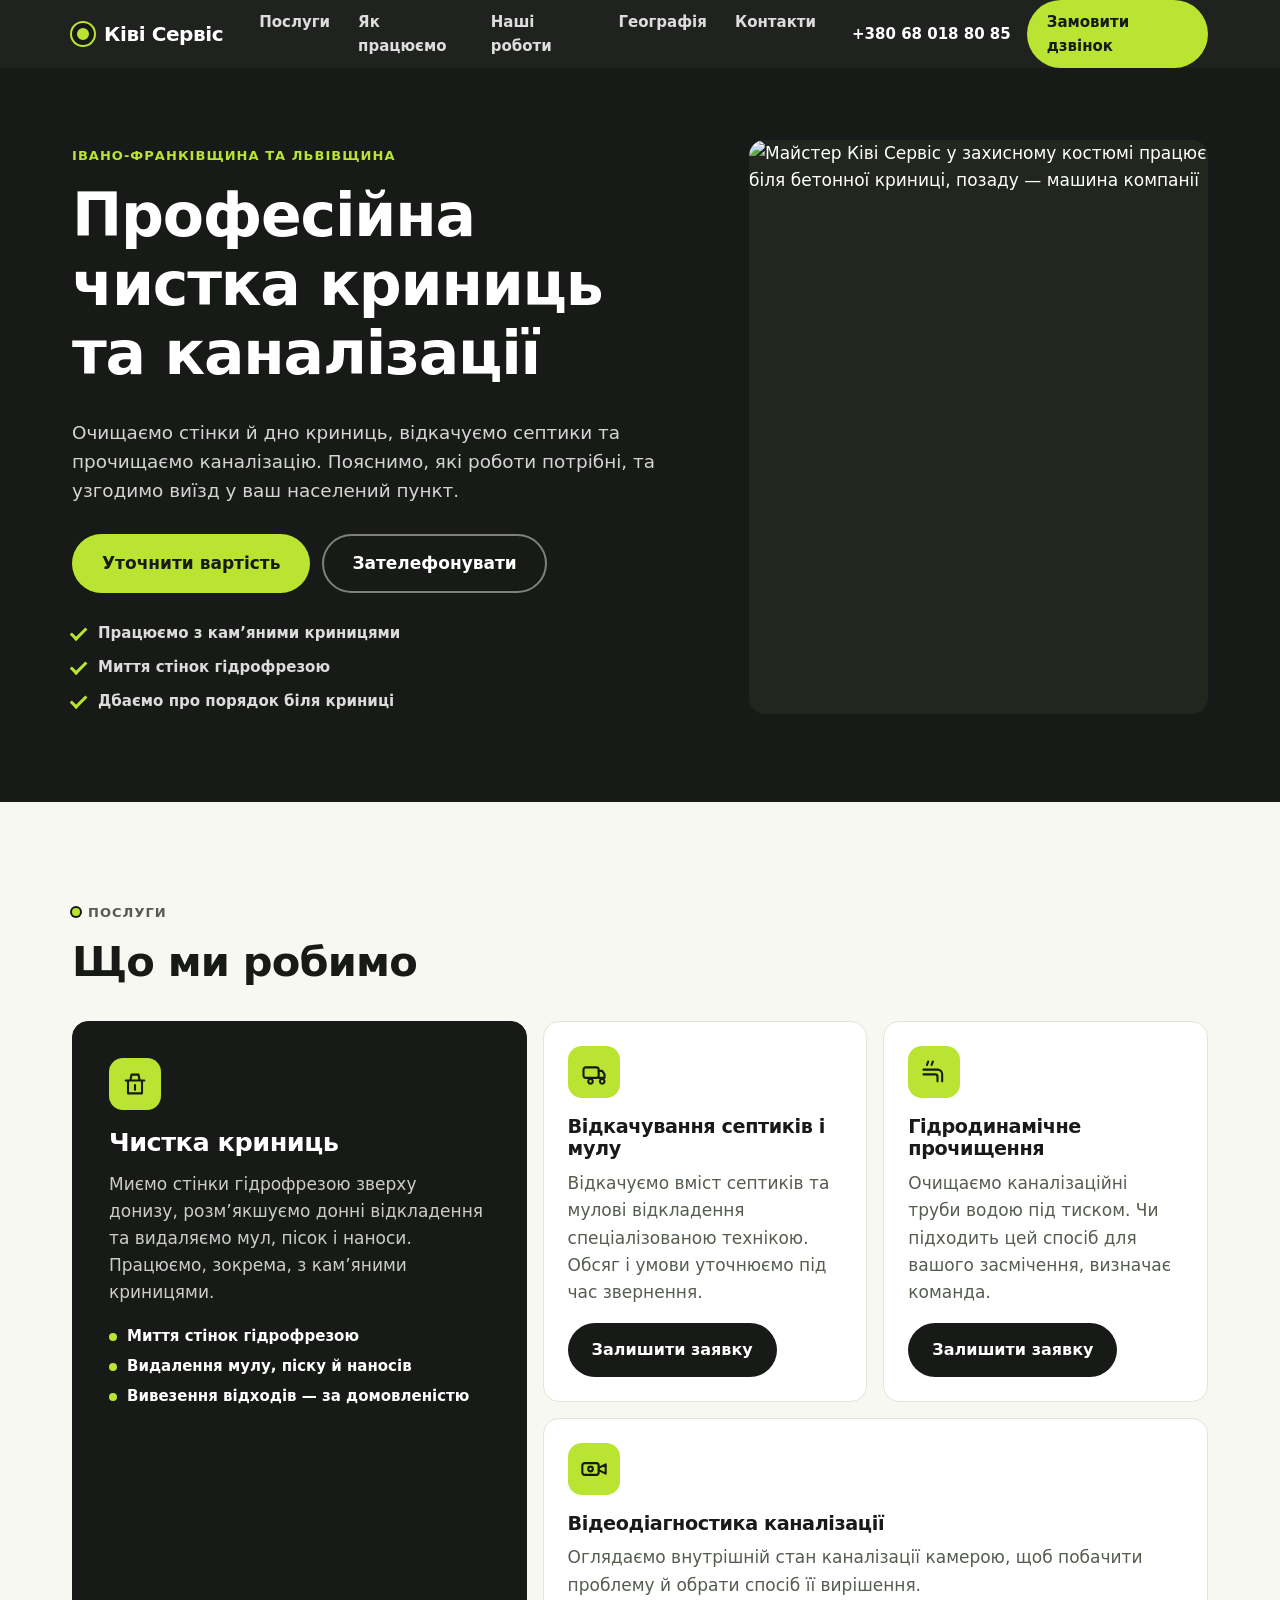
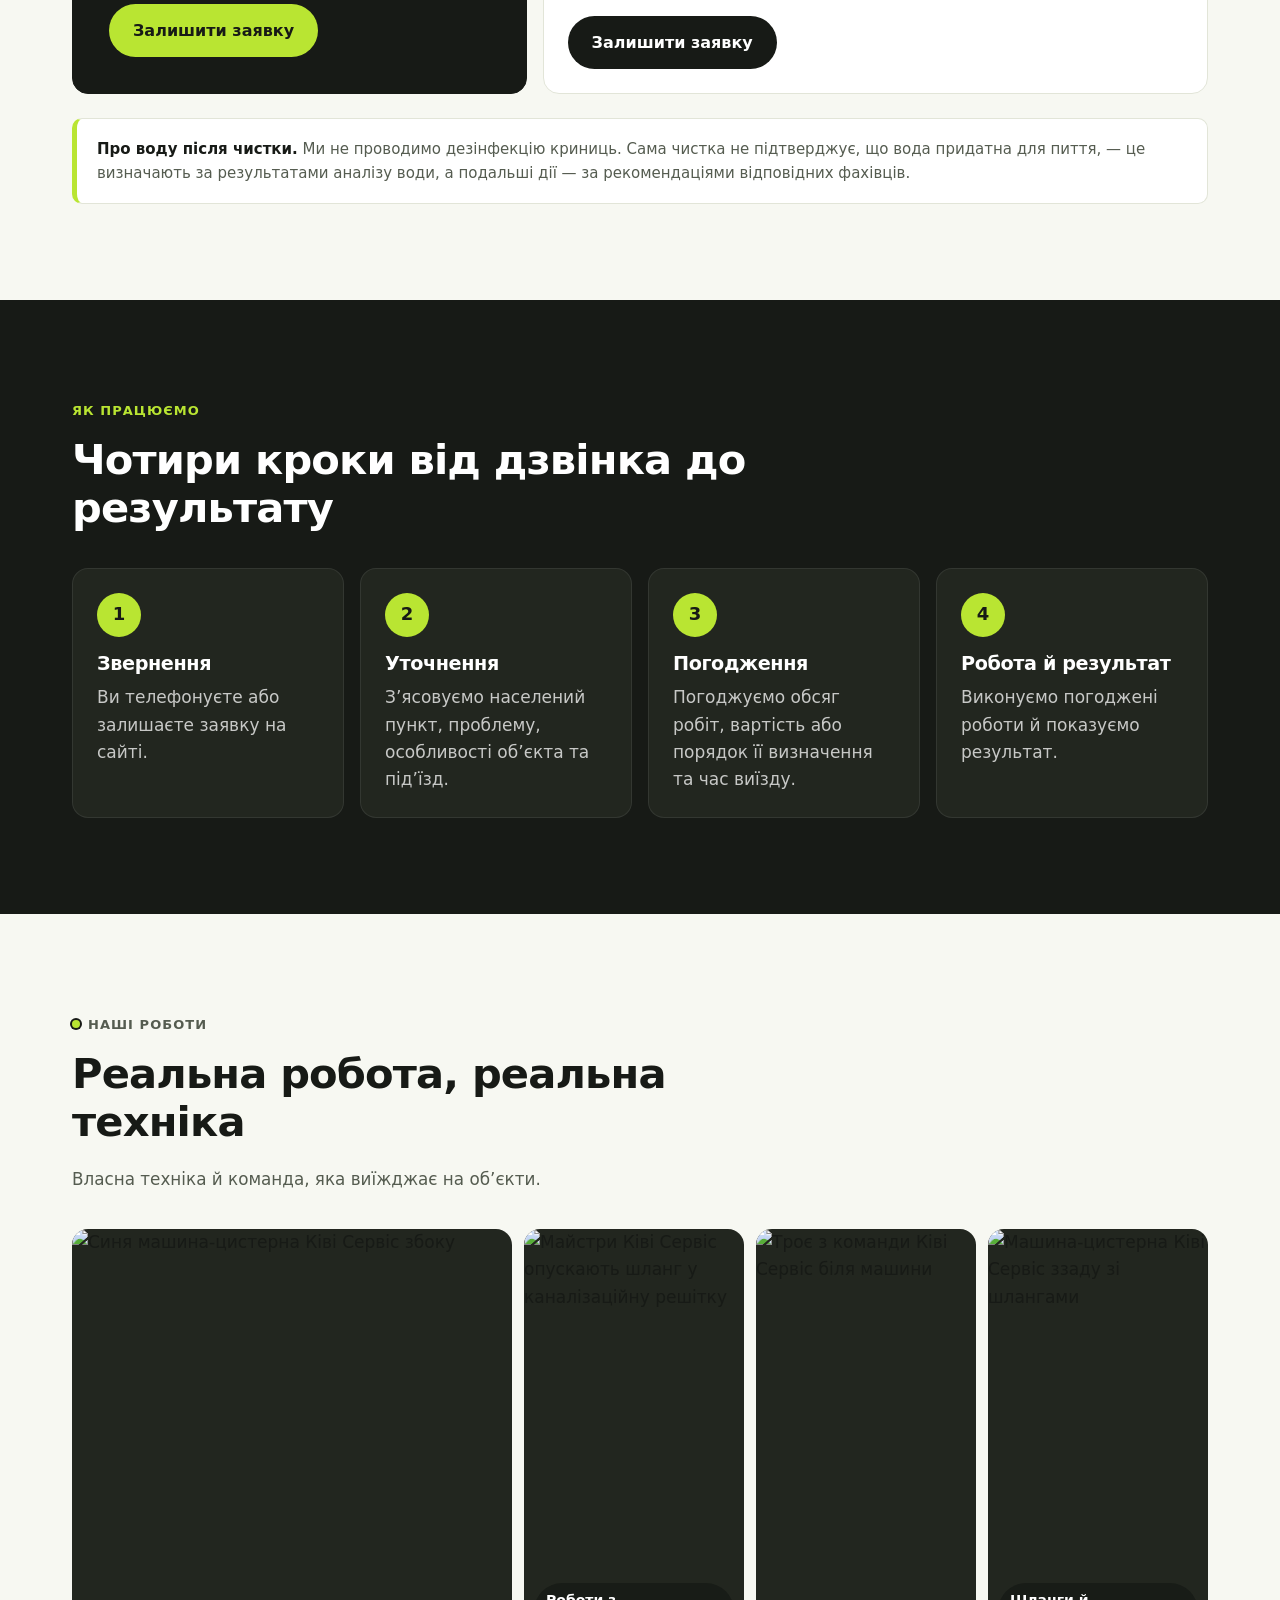
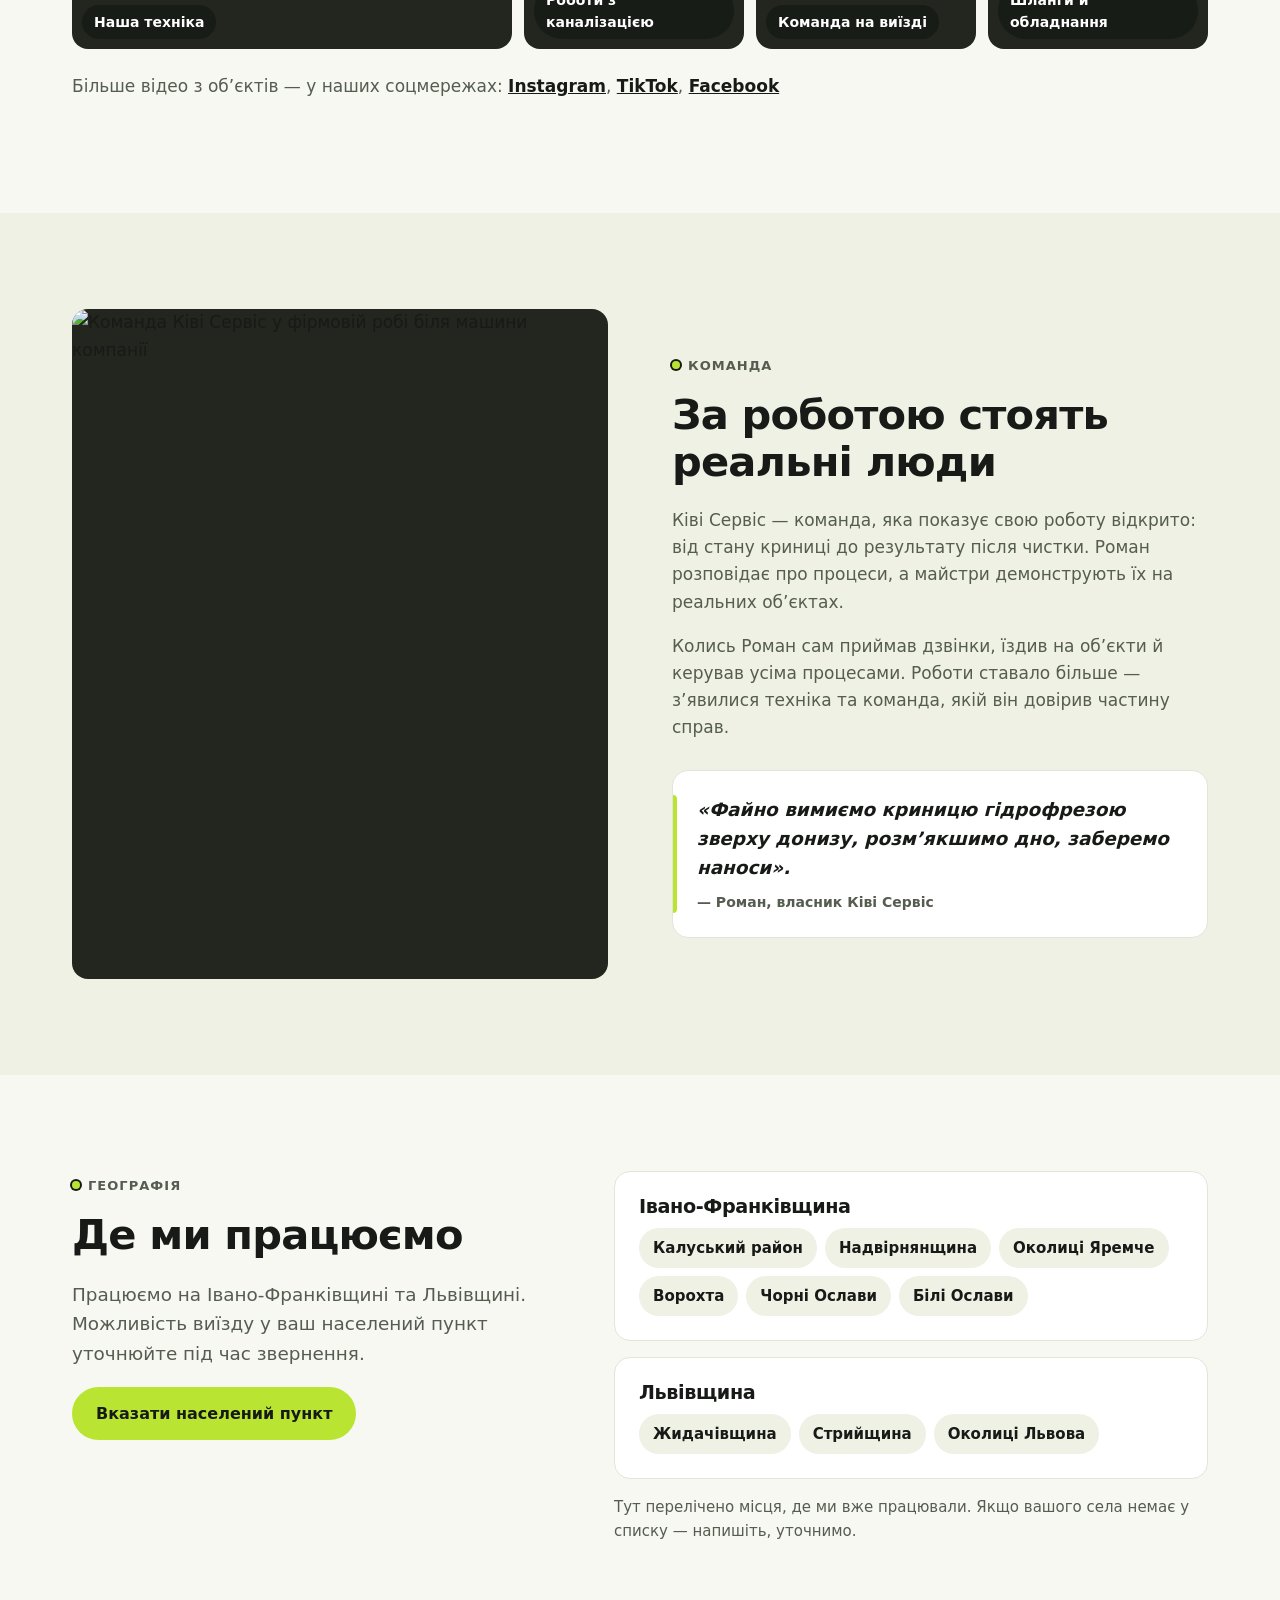
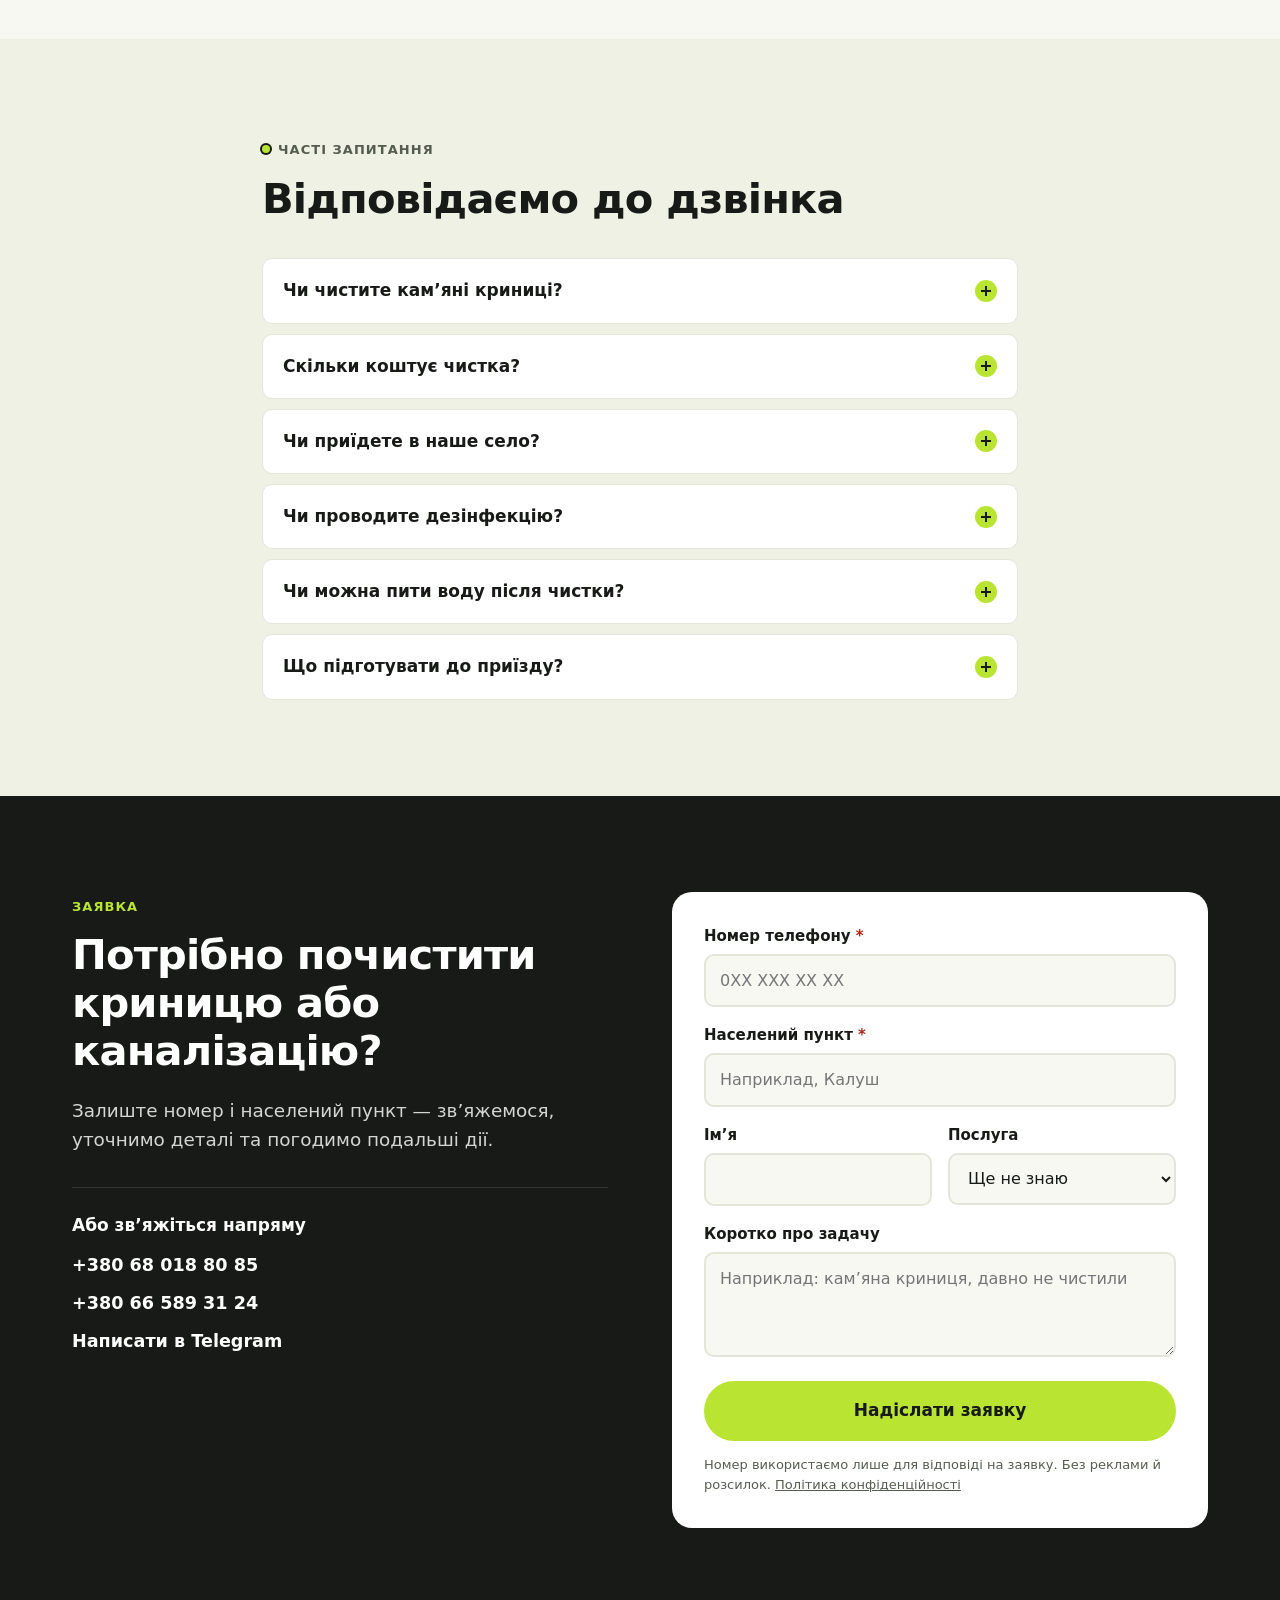
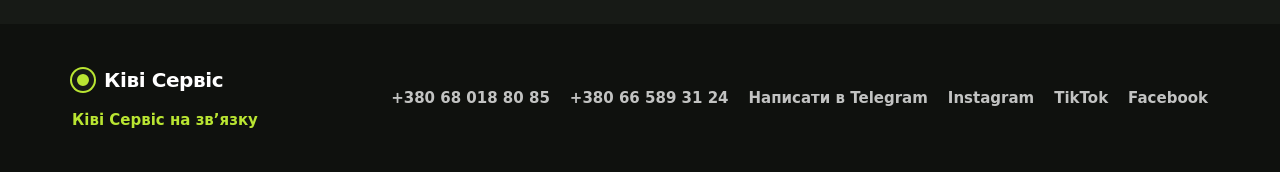
==== index.html @ 4f2ff83b "Add files via upload" ====
<!doctype html>
<html lang="uk">
<head>
  <meta charset="utf-8">
  <meta name="viewport" content="width=device-width, initial-scale=1">
  <title>Ківі Сервіс — чистка криниць, септиків і каналізації</title>
  <meta name="description" content="Професійна чистка криниць, відкачування септиків, гідродинамічне прочищення та відеодіагностика каналізації. Івано-Франківщина та Львівщина.">
  <meta property="og:type" content="website">
  <meta property="og:locale" content="uk_UA">
  <meta property="og:title" content="Ківі Сервіс — чистка криниць і каналізації">
  <meta property="og:description" content="Очищаємо стінки й дно криниць, відкачуємо септики та прочищаємо каналізацію.">
  <meta name="theme-color" content="#171A16">
  <link rel="stylesheet" href="styles.css">
  <script src="config.js" defer></script>
  <script src="main.js" defer></script>
</head>
<body>
  <a class="skip-link" href="#main">Перейти до змісту</a>

  <div class="proto-banner" data-proto>
    Прототип. Політика конфіденційності й реквізити — до надання власником.
  </div>

  <header class="header" id="top">
    <div class="container header__inner">
      <a class="logo" href="#top" aria-label="Ківі Сервіс — на початок сторінки">
        <span class="logo__dot" aria-hidden="true"></span>Ківі Сервіс
      </a>

      <nav class="nav" id="nav" aria-label="Основна навігація">
        <ul class="nav__list">
          <li><a href="#posluhy">Послуги</a></li>
          <li><a href="#yak-pratsiuiemo">Як працюємо</a></li>
          <li><a href="#roboty">Наші роботи</a></li>
          <li data-reviews-link hidden><a href="#vidhuky">Відгуки</a></li>
          <li><a href="#heohrafiia">Географія</a></li>
          <li><a href="#kontakty">Контакти</a></li>
        </ul>
        <div class="nav__mobile-cta">
          <a class="btn btn--primary btn--block" href="#zaiavka">Залишити заявку</a>
        </div>
      </nav>

      <div class="header__actions">
        <a class="header__phone" data-phone-link href="#kontakty">
          <span data-phone-text>Телефон — незабаром</span>
        </a>
        <a class="btn btn--primary btn--sm header__cta" href="#zaiavka">Замовити дзвінок</a>
        <button class="burger" type="button" aria-expanded="false" aria-controls="nav" aria-label="Відкрити меню">
          <span></span><span></span><span></span>
        </button>
      </div>
    </div>
  </header>

  <main id="main">
    <!-- Перший екран -->
    <section class="hero">
      <div class="container hero__inner">
        <div class="hero__text">
          <p class="eyebrow">Івано-Франківщина та Львівщина</p>
          <h1>Професійна чистка криниць та&nbsp;каналізації</h1>
          <p class="lead">Очищаємо стінки й дно криниць, відкачуємо септики та прочищаємо каналізацію. Пояснимо, які роботи потрібні, та узгодимо виїзд у ваш населений пункт.</p>
          <div class="hero__buttons">
            <a class="btn btn--primary btn--lg" href="#zaiavka">Уточнити вартість</a>
            <a class="btn btn--ghost-light btn--lg" data-phone-link href="#kontakty">Зателефонувати</a>
          </div>
          <ul class="hero__points">
            <li>Працюємо з кам’яними криницями</li>
            <li>Миття стінок гідрофрезою</li>
            <li>Дбаємо про порядок біля криниці</li>
          </ul>
        </div>
        <figure class="hero__media">
          <img class="photo" src="images/hero-900.jpg" srcset="images/hero-900.jpg 506w, images/hero-1600.jpg 900w" sizes="(min-width: 900px) 40vw, 100vw" width="900" height="1600" fetchpriority="high" alt="Майстер Ківі Сервіс у захисному костюмі працює біля бетонної криниці, позаду — машина компанії">
        </figure>
      </div>
    </section>

    <!-- Послуги -->
    <section class="section" id="posluhy" aria-labelledby="posluhy-title">
      <div class="container">
        <div class="section__head">
          <p class="eyebrow eyebrow--dark">Послуги</p>
          <h2 id="posluhy-title">Що ми робимо</h2>
        </div>

        <div class="services">
          <article class="service service--main">
            <div class="service__icon" aria-hidden="true">
              <svg viewBox="0 0 24 24"><path d="M4 9h16M6 9v11h12V9M9 4h6l1 5H8l1-5Z"/><path d="M12 13v4"/></svg>
            </div>
            <h3>Чистка криниць</h3>
            <p>Миємо стінки гідрофрезою зверху донизу, розм’якшуємо донні відкладення та видаляємо мул, пісок і наноси. Працюємо, зокрема, з кам’яними криницями.</p>
            <ul class="service__list">
              <li>Миття стінок гідрофрезою</li>
              <li>Видалення мулу, піску й наносів</li>
              <li>Вивезення відходів — за домовленістю</li>
            </ul>
            <button class="btn btn--dark service__btn" type="button" data-service="Чистка криниці">Залишити заявку</button>
          </article>

          <article class="service">
            <div class="service__icon" aria-hidden="true">
              <svg viewBox="0 0 24 24"><rect x="3" y="8" width="13" height="9" rx="2"/><path d="M16 11h3l2 3v3h-5M7 20a2 2 0 1 0 0-.01M17 20a2 2 0 1 0 0-.01"/></svg>
            </div>
            <h3>Відкачування септиків і мулу</h3>
            <p>Відкачуємо вміст септиків та мулові відкладення спеціалізованою технікою. Обсяг і умови уточнюємо під час звернення.</p>
            <button class="btn btn--dark service__btn" type="button" data-service="Відкачування септика">Залишити заявку</button>
          </article>

          <article class="service">
            <div class="service__icon" aria-hidden="true">
              <svg viewBox="0 0 24 24"><path d="M3 10h12a4 4 0 0 1 4 4v6M3 14h10a2 2 0 0 1 2 2v4"/><path d="M6 6c0-1 1-2 1-3M10 6c0-1 1-2 1-3"/></svg>
            </div>
            <h3>Гідродинамічне прочищення</h3>
            <p>Очищаємо каналізаційні труби водою під тиском. Чи підходить цей спосіб для вашого засмічення, визначає команда.</p>
            <button class="btn btn--dark service__btn" type="button" data-service="Прочищення каналізації">Залишити заявку</button>
          </article>

          <article class="service">
            <div class="service__icon" aria-hidden="true">
              <svg viewBox="0 0 24 24"><rect x="2" y="7" width="14" height="10" rx="2"/><path d="m16 11 6-3v8l-6-3"/><circle cx="9" cy="12" r="2"/></svg>
            </div>
            <h3>Відеодіагностика каналізації</h3>
            <p>Оглядаємо внутрішній стан каналізації камерою, щоб побачити проблему й обрати спосіб її вирішення.</p>
            <button class="btn btn--dark service__btn" type="button" data-service="Відеодіагностика">Залишити заявку</button>
          </article>
        </div>

        <aside class="notice" aria-label="Важливо про якість води">
          <strong>Про воду після чистки.</strong>
          Ми не проводимо дезінфекцію криниць. Сама чистка не підтверджує, що вода придатна для пиття, — це визначають за результатами аналізу води, а подальші дії — за рекомендаціями відповідних фахівців.
        </aside>
      </div>
    </section>

    <!-- Як працюємо -->
    <section class="section section--dark" id="yak-pratsiuiemo" aria-labelledby="process-title">
      <div class="container">
        <div class="section__head">
          <p class="eyebrow">Як працюємо</p>
          <h2 id="process-title">Чотири кроки від дзвінка до результату</h2>
        </div>
        <ol class="steps">
          <li class="step">
            <span class="step__num" aria-hidden="true">1</span>
            <h3>Звернення</h3>
            <p>Ви телефонуєте або залишаєте заявку на сайті.</p>
          </li>
          <li class="step">
            <span class="step__num" aria-hidden="true">2</span>
            <h3>Уточнення</h3>
            <p>З’ясовуємо населений пункт, проблему, особливості об’єкта та під’їзд.</p>
          </li>
          <li class="step">
            <span class="step__num" aria-hidden="true">3</span>
            <h3>Погодження</h3>
            <p>Погоджуємо обсяг робіт, вартість або порядок її визначення та час виїзду.</p>
          </li>
          <li class="step">
            <span class="step__num" aria-hidden="true">4</span>
            <h3>Робота й результат</h3>
            <p>Виконуємо погоджені роботи й показуємо результат.</p>
          </li>
        </ol>
      </div>
    </section>

    <!-- Наші роботи -->
    <section class="section" id="roboty" aria-labelledby="roboty-title">
      <div class="container">
        <div class="section__head">
          <p class="eyebrow eyebrow--dark">Наші роботи</p>
          <h2 id="roboty-title">Реальна робота, реальна техніка</h2>
          <p class="section__sub">Власна техніка й команда, яка виїжджає на об’єкти.</p>
        </div>

        <div class="gallery">
          <figure class="gallery__item gallery__item--wide">
            <img src="images/truck-side-800.jpg" srcset="images/truck-side-800.jpg 600w, images/truck-side-1280.jpg 960w" sizes="(min-width: 900px) 50vw, 100vw" width="960" height="1280" loading="lazy" alt="Синя машина-цистерна Ківі Сервіс збоку">
            <figcaption>Наша техніка</figcaption>
          </figure>
          <figure class="gallery__item">
            <img src="images/work-sewer-900.jpg" srcset="images/work-sewer-900.jpg 506w, images/work-sewer-1600.jpg 900w" sizes="(min-width: 900px) 25vw, 50vw" width="900" height="1600" loading="lazy" alt="Майстри Ківі Сервіс опускають шланг у каналізаційну решітку">
            <figcaption>Роботи з каналізацією</figcaption>
          </figure>
          <figure class="gallery__item">
            <img src="images/crew-900.jpg" srcset="images/crew-900.jpg 506w, images/crew-1600.jpg 900w" sizes="(min-width: 900px) 25vw, 50vw" width="900" height="1600" loading="lazy" alt="Троє з команди Ківі Сервіс біля машини">
            <figcaption>Команда на виїзді</figcaption>
          </figure>
          <figure class="gallery__item">
            <img src="images/truck-rear-900.jpg" srcset="images/truck-rear-900.jpg 506w, images/truck-rear-1600.jpg 900w" sizes="(min-width: 900px) 25vw, 50vw" width="900" height="1600" loading="lazy" alt="Машина-цистерна Ківі Сервіс ззаду зі шлангами">
            <figcaption>Шланги й обладнання</figcaption>
          </figure>
        </div>
        <!-- Кейси «до / після» додати сюди, коли будуть перевірені пари фото. Шаблон — у README. -->
        <p class="social-more" data-socials-wrap hidden>Більше відео з об’єктів — у наших соцмережах: <span data-socials></span></p>
      </div>
    </section>

    <!-- Команда -->
    <section class="section section--tint" id="komanda" aria-labelledby="komanda-title">
      <div class="container team">
        <div class="team__media">
          <img class="photo" src="images/team-900.jpg" srcset="images/team-900.jpg 506w, images/team-1600.jpg 900w" sizes="(min-width: 900px) 45vw, 100vw" width="900" height="1600" loading="lazy" alt="Команда Ківі Сервіс у фірмовій робі біля машини компанії">

        </div>
        <div class="team__text">
          <p class="eyebrow eyebrow--dark">Команда</p>
          <h2 id="komanda-title">За роботою стоять реальні люди</h2>
          <p>Ківі Сервіс — команда, яка показує свою роботу відкрито: від стану криниці до результату після чистки. Роман розповідає про процеси, а майстри демонструють їх на реальних об’єктах.</p>
          <p>Колись Роман сам приймав дзвінки, їздив на об’єкти й керував усіма процесами. Роботи ставало більше — з’явилися техніка та команда, якій він довірив частину справ.</p>
          <blockquote class="quote">
            <p>«Файно вимиємо криницю гідрофрезою зверху донизу, розм’якшимо дно, заберемо наноси».</p>
            <footer>— Роман, власник Ківі Сервіс</footer>
          </blockquote>
        </div>
      </div>
    </section>

    <!-- Відгуки: прихована, доки немає підтверджених матеріалів з дозволом -->
    <section class="section" id="vidhuky" aria-labelledby="vidhuky-title" hidden data-reviews>
      <div class="container">
        <div class="section__head">
          <p class="eyebrow eyebrow--dark">Відгуки</p>
          <h2 id="vidhuky-title">Що кажуть клієнти</h2>
        </div>
        <div class="reviews" data-reviews-list></div>
      </div>
    </section>

    <!-- Географія -->
    <section class="section" id="heohrafiia" aria-labelledby="geo-title">
      <div class="container geo">
        <div>
          <p class="eyebrow eyebrow--dark">Географія</p>
          <h2 id="geo-title">Де ми працюємо</h2>
          <p class="lead lead--dark">Працюємо на Івано-Франківщині та Львівщині. Можливість виїзду у ваш населений пункт уточнюйте під час звернення.</p>
          <a class="btn btn--primary" href="#zaiavka" data-focus-city>Вказати населений пункт</a>
        </div>
        <div class="geo__regions">
          <div class="region">
            <h3>Івано-Франківщина</h3>
            <ul class="chips">
              <li>Калуський район</li>
              <li>Надвірнянщина</li>
              <li>Околиці Яремче</li>
              <li>Ворохта</li>
              <li>Чорні Ослави</li>
              <li>Білі Ослави</li>
            </ul>
          </div>
          <div class="region">
            <h3>Львівщина</h3>
            <ul class="chips">
              <li>Жидачівщина</li>
              <li>Стрийщина</li>
              <li>Околиці Львова</li>
            </ul>
          </div>
          <p class="geo__note">Тут перелічено місця, де ми вже працювали. Якщо вашого села немає у списку — напишіть, уточнимо.</p>
        </div>
      </div>
    </section>

    <!-- FAQ -->
    <section class="section section--tint" id="pytannia" aria-labelledby="faq-title">
      <div class="container container--narrow">
        <div class="section__head">
          <p class="eyebrow eyebrow--dark">Часті запитання</p>
          <h2 id="faq-title">Відповідаємо до дзвінка</h2>
        </div>
        <div class="faq">
          <details>
            <summary>Чи чистите кам’яні криниці?</summary>
            <p>Так, команда працює з кам’яними криницями. Особливості конкретного об’єкта уточнюємо перед виїздом.</p>
          </details>
          <details>
            <summary>Скільки коштує чистка?</summary>
            <p>Вартість і склад робіт узгоджуємо індивідуально. Для оцінки повідомте населений пункт та особливості об’єкта.</p>
          </details>
          <details>
            <summary>Чи приїдете в наше село?</summary>
            <p>Повідомте населений пункт — уточнимо можливість та умови виїзду.</p>
          </details>
          <details>
            <summary>Чи проводите дезінфекцію?</summary>
            <p>Ні. Спочатку потрібен аналіз води, а подальші дії визначають за рекомендаціями фахівців.</p>
          </details>
          <details>
            <summary>Чи можна пити воду після чистки?</summary>
            <p>Сам факт чистки не підтверджує питну якість води. Це визначають за результатами аналізу.</p>
          </details>
          <details>
            <summary>Що підготувати до приїзду?</summary>
            <p>Під час погодження виїзду команда пояснить, що потрібно саме для вашого об’єкта.</p>
          </details>
        </div>
      </div>
    </section>

    <!-- Заявка -->
    <section class="section section--dark" id="zaiavka" aria-labelledby="zaiavka-title">
      <div class="container lead-block">
        <div class="lead-block__text">
          <p class="eyebrow">Заявка</p>
          <h2 id="zaiavka-title">Потрібно почистити криницю або каналізацію?</h2>
          <p class="lead">Залиште номер і населений пункт — зв’яжемося, уточнимо деталі та погодимо подальші дії.</p>
          <div class="lead-block__alt" id="kontakty">
            <p class="lead-block__alt-title">Або зв’яжіться напряму</p>
            <ul class="contacts" data-contacts>
              <li class="contacts__empty">Телефон і месенджери буде додано після підтвердження.</li>
            </ul>
          </div>
        </div>

        <form class="form" id="lead-form" novalidate>
          <div class="field">
            <label for="f-phone">Номер телефону <span class="req" aria-hidden="true">*</span></label>
            <input id="f-phone" name="phone" type="tel" inputmode="tel" autocomplete="tel" placeholder="0XX XXX XX XX" required aria-describedby="f-phone-err">
            <p class="field__err" id="f-phone-err" aria-live="polite"></p>
          </div>
          <div class="field">
            <label for="f-city">Населений пункт <span class="req" aria-hidden="true">*</span></label>
            <input id="f-city" name="city" type="text" autocomplete="address-level2" maxlength="100" placeholder="Наприклад, Калуш" required aria-describedby="f-city-err">
            <p class="field__err" id="f-city-err" aria-live="polite"></p>
          </div>
          <div class="field-row">
            <div class="field">
              <label for="f-name">Ім’я</label>
              <input id="f-name" name="name" type="text" autocomplete="given-name" maxlength="80">
            </div>
            <div class="field">
              <label for="f-service">Послуга</label>
              <select id="f-service" name="service">
                <option value="">Ще не знаю</option>
                <option>Чистка криниці</option>
                <option>Відкачування септика</option>
                <option>Прочищення каналізації</option>
                <option>Відеодіагностика</option>
              </select>
            </div>
          </div>
          <div class="field">
            <label for="f-comment">Коротко про задачу</label>
            <textarea id="f-comment" name="comment" rows="3" maxlength="1000" placeholder="Наприклад: кам’яна криниця, давно не чистили"></textarea>
          </div>
          <!-- Пастка для ботів: людина цього поля не бачить -->
          <div class="hp" aria-hidden="true">
            <label for="f-website">Не заповнюйте</label>
            <input id="f-website" name="website" type="text" tabindex="-1" autocomplete="off">
          </div>

          <button class="btn btn--primary btn--lg btn--block" type="submit">Надіслати заявку</button>
          <p class="form__privacy">Номер використаємо лише для відповіді на заявку. Без реклами й розсилок. <a href="#" data-privacy-link>Політика конфіденційності</a></p>
          <div class="form__status" role="status" aria-live="polite" hidden></div>
        </form>
      </div>
    </section>
  </main>

  <footer class="footer">
    <div class="container footer__inner">
      <div>
        <a class="logo logo--light" href="#top"><span class="logo__dot" aria-hidden="true"></span>Ківі Сервіс</a>
        <p class="footer__slogan">Ківі Сервіс на зв’язку</p>
      </div>
      <ul class="footer__links" data-footer-contacts></ul>
      <p class="footer__legal" data-legal></p>
    </div>
  </footer>

  <div class="mobile-bar" aria-label="Швидкий зв’язок">
    <a class="btn btn--ghost-light" data-phone-link href="#kontakty">Подзвонити</a>
    <a class="btn btn--primary" href="#zaiavka">Залишити заявку</a>
  </div>
</body>
</html>
---- styles.css ----
/* Ківі Сервіс — стилі. Палітра запропонована, не затверджена брендом. */

/* Manrope: покладіть файл у public/fonts/ і розкоментуйте (див. README). Без нього — системний шрифт.
@font-face {
  font-family: "Manrope";
  src: url("fonts/Manrope-Variable.woff2") format("woff2");
  font-weight: 400 800;
  font-display: swap;
}
*/

:root {
  --lime: #B9E532;
  --lime-hover: #A8D622;
  --ink: #171A16;
  --ink-2: #22261F;
  --bg: #F7F8F2;
  --card: #FFFFFF;
  --muted: #555C50;
  --line: #E2E5D8;
  --tint: #EEF1E4;
  --error: #B42318;
  --radius: 16px;
  --radius-sm: 10px;
  --header-h: 68px;
  --font: "Manrope", system-ui, -apple-system, "Segoe UI", Roboto, Arial, sans-serif;
}

*, *::before, *::after { box-sizing: border-box; }
html { scroll-behavior: smooth; scroll-padding-top: calc(var(--header-h) + 12px); -webkit-text-size-adjust: 100%; }
body {
  margin: 0;
  font-family: var(--font);
  font-size: 17px;
  line-height: 1.6;
  color: var(--ink);
  background: var(--bg);
  overflow-x: hidden;
}
img { max-width: 100%; height: auto; display: block; }
h1, h2, h3 { line-height: 1.15; margin: 0 0 .5em; letter-spacing: -0.02em; }
h1 { font-size: clamp(2.1rem, 6vw, 3.75rem); font-weight: 800; }
h2 { font-size: clamp(1.75rem, 4vw, 2.6rem); font-weight: 800; }
h3 { font-size: 1.2rem; font-weight: 700; }
p { margin: 0 0 1em; }
a { color: inherit; }
ul { margin: 0; padding: 0; list-style: none; }

:focus-visible { outline: 3px solid var(--lime); outline-offset: 3px; border-radius: 6px; }
.section--tint :focus-visible, .section:not(.section--dark) :focus-visible { outline-color: var(--ink); }

.skip-link {
  position: absolute; left: 12px; top: -60px; z-index: 100;
  background: var(--lime); color: var(--ink); padding: 10px 16px; border-radius: 8px; font-weight: 700;
}
.skip-link:focus { top: 12px; }

.container { width: 100%; max-width: 1200px; margin: 0 auto; padding: 0 16px; }
.container--narrow { max-width: 820px; }
@media (min-width: 768px) { .container { padding: 0 32px; } }

/* Банер прототипу */
.proto-banner {
  background: #FFF4C2; color: #5A4500; font-size: 14px; text-align: center; padding: 8px 16px; font-weight: 600;
}
[data-proto][hidden] { display: none !important; }

/* Кнопки */
.btn {
  display: inline-flex; align-items: center; justify-content: center; gap: 8px;
  min-height: 48px; padding: 12px 22px; border-radius: 999px; border: 2px solid transparent;
  font: inherit; font-weight: 700; font-size: 16px; text-decoration: none; cursor: pointer;
  transition: background-color .15s, color .15s, border-color .15s, transform .15s;
}
.btn:active { transform: translateY(1px); }
.btn--sm { min-height: 42px; padding: 8px 18px; font-size: 15px; }
.btn--lg { min-height: 56px; padding: 14px 28px; font-size: 17px; }
.btn--block { width: 100%; }
.btn--primary { background: var(--lime); color: var(--ink); }
.btn--primary:hover { background: var(--lime-hover); }
.btn--dark { background: var(--ink); color: #fff; }
.btn--dark:hover { background: #000; }
.btn--ghost-light { border-color: rgba(255,255,255,.45); color: #fff; background: transparent; }
.btn--ghost-light:hover { border-color: #fff; background: rgba(255,255,255,.08); }
.btn[aria-disabled="true"], .btn:disabled { opacity: .6; cursor: progress; }

/* Шапка */
.header {
  position: sticky; top: 0; z-index: 50;
  background: rgba(23, 26, 22, .96); color: #fff;
  backdrop-filter: saturate(140%) blur(8px);
}
.header__inner { display: flex; align-items: center; gap: 24px; height: var(--header-h); }
.logo {
  display: inline-flex; align-items: center; gap: 10px; font-weight: 800; font-size: 20px;
  text-decoration: none; letter-spacing: -0.02em; white-space: nowrap;
}
.logo__dot {
  width: 22px; height: 22px; border-radius: 50%; background: var(--lime);
  box-shadow: inset 0 0 0 5px var(--ink), 0 0 0 2px var(--lime);
}
.nav { margin-left: auto; }
.nav__list { display: flex; gap: 4px; }
.nav__list a {
  display: block; padding: 8px 12px; border-radius: 8px; text-decoration: none; font-weight: 600; font-size: 15px;
  color: rgba(255,255,255,.85);
}
.nav__list a:hover { color: #fff; background: rgba(255,255,255,.08); }
.nav__mobile-cta { display: none; }
.header__actions { display: flex; align-items: center; gap: 16px; }
.header__phone { font-weight: 700; text-decoration: none; white-space: nowrap; font-size: 15px; }
.header__phone:hover { color: var(--lime); }
.burger {
  display: none; width: 48px; height: 48px; border: 0; background: transparent; padding: 12px; cursor: pointer;
  flex-direction: column; justify-content: space-between;
}
.burger span { display: block; height: 2px; background: #fff; border-radius: 2px; transition: transform .2s, opacity .2s; }
.burger[aria-expanded="true"] span:nth-child(1) { transform: translateY(10px) rotate(45deg); }
.burger[aria-expanded="true"] span:nth-child(2) { opacity: 0; }
.burger[aria-expanded="true"] span:nth-child(3) { transform: translateY(-10px) rotate(-45deg); }

@media (max-width: 1080px) {
  .header__phone { display: none; }
}
@media (max-width: 960px) {
  .burger { display: flex; }
  .header__cta { display: none; }
  .header__actions { margin-left: auto; }
  .nav {
    position: absolute; top: 100%; left: 0; right: 0; height: calc(100vh - var(--header-h)); height: calc(100dvh - var(--header-h));
    background: var(--ink);
    padding: 16px; overflow-y: auto; display: none; margin: 0;
  }
  .nav.is-open { display: block; }
  .nav__list { flex-direction: column; gap: 0; }
  .nav__list a { padding: 16px 8px; font-size: 20px; border-bottom: 1px solid rgba(255,255,255,.08); border-radius: 0; }
  .nav__mobile-cta { display: block; margin-top: 24px; }
  body.menu-open { overflow: hidden; }
}

/* Перший екран */
.hero { background: var(--ink); color: #fff; padding: 40px 0 56px; overflow: hidden; }
.hero__inner { display: grid; gap: 32px; align-items: center; }
.eyebrow {
  display: inline-block; font-size: 13px; font-weight: 800; letter-spacing: .08em; text-transform: uppercase;
  color: var(--lime); margin-bottom: 14px;
}
.eyebrow--dark { color: var(--muted); }
.eyebrow--dark::before {
  content: ""; display: inline-block; width: 8px; height: 8px; background: var(--lime); border-radius: 50%;
  margin-right: 8px; vertical-align: 1px; box-shadow: 0 0 0 2px var(--ink);
}
.lead { font-size: 1.15rem; color: rgba(255,255,255,.82); max-width: 40em; }
.lead--dark { color: var(--muted); }
.hero__buttons { display: flex; flex-wrap: wrap; gap: 12px; margin: 28px 0; }
.hero__points { display: grid; gap: 10px; font-weight: 600; font-size: 15px; color: rgba(255,255,255,.85); }
.hero__points li { display: flex; gap: 10px; align-items: baseline; }
.hero__points li::before {
  content: ""; flex: 0 0 auto; width: 16px; height: 9px; transform: rotate(-45deg) translateY(-2px);
  border-left: 3px solid var(--lime); border-bottom: 3px solid var(--lime);
}
.hero__media { margin: 0; }
.photo { width: 100%; height: auto; object-fit: cover; border-radius: var(--radius); background: var(--ink-2); }
.hero__media .photo { aspect-ratio: 4 / 5; max-height: 600px; object-position: 50% 62%; }
.team__media .photo { aspect-ratio: 4 / 5; object-position: 50% 68%; }
@media (min-width: 900px) {
  .hero { padding: 72px 0 88px; }
  .hero__inner { grid-template-columns: 1.15fr .85fr; gap: 56px; }
}
@media (max-width: 899px) {
  .hero__media .photo { aspect-ratio: 4 / 3; object-position: 50% 58%; }
  .hero__buttons .btn { flex: 1 1 200px; }
}

/* Заглушки для фото */
.placeholder {
  display: flex; flex-direction: column; align-items: center; justify-content: center; gap: 4px; text-align: center;
  padding: 16px; border-radius: var(--radius); width: 100%; min-height: 160px;
  background:
    repeating-linear-gradient(135deg, transparent 0 14px, rgba(23,26,22,.04) 14px 28px),
    var(--tint);
  border: 2px dashed #C9CFB8; color: var(--muted); font-weight: 700;
}
.placeholder small { font-weight: 500; font-size: 13px; }
.placeholder--dark {
  background:
    repeating-linear-gradient(135deg, transparent 0 14px, rgba(185,229,50,.06) 14px 28px),
    var(--ink-2);
  border-color: rgba(185,229,50,.35); color: rgba(255,255,255,.75);
}

/* Секції */
.section { padding: 64px 0; }
.section--dark { background: var(--ink); color: #fff; }
.section--tint { background: var(--tint); }
.section__head { max-width: 760px; margin-bottom: 36px; }
.section__sub { color: var(--muted); font-size: 1.05rem; }
@media (min-width: 900px) { .section { padding: 96px 0; } }

/* Послуги */
.services { display: grid; gap: 16px; }
.service {
  display: flex; flex-direction: column; background: var(--card); border: 1px solid var(--line);
  border-radius: var(--radius); padding: 24px;
}
.service p { color: var(--muted); }
.service__icon {
  width: 52px; height: 52px; border-radius: 14px; background: var(--lime); display: grid; place-items: center; margin-bottom: 18px;
}
.service__icon svg { width: 28px; height: 28px; fill: none; stroke: var(--ink); stroke-width: 1.8; stroke-linecap: round; stroke-linejoin: round; }
.service__list { display: grid; gap: 6px; margin-bottom: 20px; font-weight: 600; font-size: 15px; }
.service__list li { padding-left: 18px; position: relative; }
.service__list li::before { content: ""; position: absolute; left: 0; top: .62em; width: 8px; height: 8px; border-radius: 50%; background: var(--lime); box-shadow: 0 0 0 1.5px var(--ink); }
.service__btn { margin-top: auto; align-self: flex-start; }
.service--main { background: var(--ink); color: #fff; border-color: var(--ink); }
.service--main p { color: rgba(255,255,255,.78); }
.service--main .service__btn { background: var(--lime); color: var(--ink); }
.service--main .service__btn:hover { background: var(--lime-hover); }
@media (min-width: 700px) { .services { grid-template-columns: repeat(2, 1fr); } }
@media (min-width: 1080px) {
  .services { grid-template-columns: 1.4fr 1fr 1fr; grid-template-rows: auto auto; }
  .service--main { grid-row: span 2; padding: 36px; }
  .service--main h3 { font-size: 1.6rem; }
  .services .service:nth-child(4) { grid-column: 2 / span 2; }
}

.notice {
  margin-top: 24px; padding: 18px 20px; border-radius: var(--radius-sm); background: var(--card);
  border: 1px solid var(--line); border-left: 5px solid var(--lime); color: var(--muted); font-size: 15px;
}
.notice strong { color: var(--ink); }

/* Кроки */
.steps { list-style: none; margin: 0; padding: 0; display: grid; gap: 16px; counter-reset: s; }
.step { background: var(--ink-2); border: 1px solid rgba(255,255,255,.08); border-radius: var(--radius); padding: 24px; }
.step p { color: rgba(255,255,255,.75); margin: 0; }
.step__num {
  display: grid; place-items: center; width: 44px; height: 44px; border-radius: 50%; background: var(--lime);
  color: var(--ink); font-weight: 800; font-size: 18px; margin-bottom: 16px;
}
@media (min-width: 700px) { .steps { grid-template-columns: repeat(2, 1fr); } }
@media (min-width: 1080px) { .steps { grid-template-columns: repeat(4, 1fr); } }

/* Галерея */
.gallery { display: grid; grid-template-columns: 1fr 1fr; gap: 12px; }
.gallery__item { margin: 0; position: relative; border-radius: var(--radius); overflow: hidden; background: var(--ink-2); }
.gallery__item img { width: 100%; height: 100%; aspect-ratio: 3 / 4; object-fit: cover; }
.gallery__item--wide { grid-column: 1 / -1; }
.gallery__item--wide img { aspect-ratio: 4 / 3; object-position: 50% 55%; }
.gallery__item figcaption {
  position: absolute; left: 10px; bottom: 10px; right: 10px; width: fit-content; max-width: calc(100% - 20px);
  padding: 6px 12px; border-radius: 999px; background: rgba(23,26,22,.85); color: #fff; font-size: 14px; font-weight: 700;
}
@media (min-width: 900px) {
  .gallery { grid-template-columns: 2fr 1fr 1fr 1fr; }
  .gallery__item--wide { grid-column: auto; }
  .gallery__item--wide img, .gallery__item img { aspect-ratio: auto; height: 420px; }
}
.cases__title { font-size: 1.4rem; margin-bottom: 16px; }

/* Кейси */
.cases { display: grid; gap: 16px; }
.case { background: var(--card); border: 1px solid var(--line); border-radius: var(--radius); overflow: hidden; }
.case__media { display: grid; grid-template-columns: 1fr 1fr; gap: 4px; padding: 4px; }
.case__media .placeholder { min-height: 140px; aspect-ratio: 1; border-radius: 12px; }
.case__media img { width: 100%; aspect-ratio: 1; object-fit: cover; border-radius: 12px; }
.case__body { padding: 20px 24px 24px; }
.case__place { font-size: 14px; font-weight: 700; color: var(--muted); margin-bottom: 6px; }
.case__facts { margin: 0; display: grid; gap: 8px; font-size: 15px; }
.case__facts div { display: grid; grid-template-columns: 110px 1fr; gap: 8px; }
.case__facts dt { color: var(--muted); }
.case__facts dd { margin: 0; font-weight: 600; }
@media (min-width: 760px) { .cases { grid-template-columns: repeat(3, 1fr); } }
.social-more { margin-top: 24px; color: var(--muted); }
.social-more a { font-weight: 700; color: var(--ink); }

/* Команда */
.team { display: grid; gap: 32px; align-items: center; }
.team__media .placeholder { aspect-ratio: 4 / 3; }
.team__text p { color: var(--muted); }
.quote { margin: 28px 0 0; padding: 24px; background: var(--card); border-radius: var(--radius); border: 1px solid var(--line); position: relative; }
.quote p { color: var(--ink) !important; font-size: 1.15rem; font-weight: 600; font-style: italic; margin-bottom: 8px; }
.quote footer { font-size: 14px; color: var(--muted); font-weight: 600; }
.quote::before { content: ""; position: absolute; left: 0; top: 24px; bottom: 24px; width: 4px; background: var(--lime); border-radius: 0 4px 4px 0; }
@media (min-width: 900px) { .team { grid-template-columns: 1fr 1fr; gap: 64px; } }

/* Географія */
.geo { display: grid; gap: 32px; }
.geo__regions { display: grid; gap: 16px; }
.region { background: var(--card); border: 1px solid var(--line); border-radius: var(--radius); padding: 24px; }
.chips { display: flex; flex-wrap: wrap; gap: 8px; }
.chips li { padding: 8px 14px; border-radius: 999px; background: var(--tint); font-weight: 600; font-size: 15px; }
.geo__note { color: var(--muted); font-size: 15px; margin: 0; }
@media (min-width: 900px) { .geo { grid-template-columns: .9fr 1.1fr; gap: 56px; align-items: start; } }

/* FAQ */
.faq { display: grid; gap: 10px; }
.faq details { background: var(--card); border: 1px solid var(--line); border-radius: var(--radius-sm); }
.faq summary {
  cursor: pointer; list-style: none; padding: 18px 56px 18px 20px; font-weight: 700; position: relative; min-height: 48px;
}
.faq summary::-webkit-details-marker { display: none; }
.faq summary::after {
  content: ""; position: absolute; right: 20px; top: 50%; width: 22px; height: 22px; margin-top: -11px; border-radius: 50%;
  background: var(--lime) no-repeat center / 12px 12px
    url("data:image/svg+xml,%3Csvg xmlns='http://www.w3.org/2000/svg' viewBox='0 0 12 12'%3E%3Cpath d='M6 1v10M1 6h10' stroke='%23171A16' stroke-width='2'/%3E%3C/svg%3E");
  transition: transform .2s;
}
.faq details[open] summary::after { transform: rotate(45deg); }
.faq details p { padding: 0 20px 18px; margin: 0; color: var(--muted); }

/* Заявка */
.lead-block { display: grid; gap: 32px; }
.lead-block__alt { margin-top: 32px; padding-top: 24px; border-top: 1px solid rgba(255,255,255,.12); }
.lead-block__alt-title { font-weight: 700; margin-bottom: 12px; }
.contacts { display: grid; gap: 10px; }
.contacts a { font-weight: 700; font-size: 1.1rem; text-decoration: none; }
.contacts a:hover { color: var(--lime); }
.contacts__empty { color: rgba(255,255,255,.6); font-size: 15px; }
@media (min-width: 900px) { .lead-block { grid-template-columns: 1fr 1fr; gap: 64px; align-items: start; } }

.form { background: var(--card); color: var(--ink); border-radius: 20px; padding: 24px; }
@media (min-width: 600px) { .form { padding: 32px; } }
.field { margin-bottom: 16px; }
.field-row { display: grid; gap: 0 16px; }
@media (min-width: 560px) { .field-row { grid-template-columns: 1fr 1fr; } }
.field label { display: block; font-weight: 700; font-size: 15px; margin-bottom: 6px; }
.req { color: var(--error); }
.field input, .field select, .field textarea {
  width: 100%; min-height: 52px; padding: 12px 14px; font: inherit; font-size: 16px; color: var(--ink);
  background: var(--bg); border: 2px solid var(--line); border-radius: var(--radius-sm);
}
.field textarea { resize: vertical; min-height: 96px; }
.field input:focus, .field select:focus, .field textarea:focus { outline: none; border-color: var(--ink); box-shadow: 0 0 0 3px var(--lime); }
.field input[aria-invalid="true"] { border-color: var(--error); }
.field__err { color: var(--error); font-size: 14px; font-weight: 600; margin: 6px 0 0; min-height: 0; }
.field__err:empty { display: none; }
.hp { position: absolute; left: -9999px; width: 1px; height: 1px; overflow: hidden; }
.form__privacy { font-size: 13px; color: var(--muted); margin: 14px 0 0; }
.form__status { margin-top: 16px; padding: 14px 16px; border-radius: var(--radius-sm); font-weight: 600; font-size: 15px; }
.form__status--pending { background: var(--tint); }
.form__status--success { background: #E7F7C9; color: #2E4A00; }
.form__status--error { background: #FDECEA; color: var(--error); }

/* Підвал */
.footer { background: #0F110E; color: rgba(255,255,255,.75); padding: 40px 0 120px; font-size: 15px; }
.footer__inner { display: grid; gap: 24px; }
.logo--light { color: #fff; }
.footer__slogan { color: var(--lime); font-weight: 700; margin: 10px 0 0; }
.footer__links { display: flex; flex-wrap: wrap; gap: 8px 20px; }
.footer__links a { text-decoration: none; font-weight: 600; }
.footer__links a:hover { color: var(--lime); }
.footer__legal { margin: 0; font-size: 13px; color: rgba(255,255,255,.5); }
@media (min-width: 900px) {
  .footer { padding-bottom: 40px; }
  .footer__inner { grid-template-columns: 1fr auto; align-items: center; }
  .footer__legal { grid-column: 1 / -1; }
}

/* Сторінка політики */
.legal h1 { font-size: clamp(1.9rem, 5vw, 2.8rem); }
.legal h2 { font-size: 1.3rem; margin-top: 2em; }
.legal p, .legal li { color: var(--muted); }
.legal ul { list-style: disc; padding-left: 1.4em; margin-bottom: 1em; }
.legal a:not(.btn) { color: var(--ink); font-weight: 700; }
.legal__date { font-size: 15px; }
.footer--short { padding-bottom: 40px; }

/* Нижня панель на мобільному */
.mobile-bar {
  position: fixed; left: 0; right: 0; bottom: 0; z-index: 40;
  display: grid; grid-template-columns: 1fr 1.4fr; gap: 8px;
  padding: 10px 12px calc(10px + env(safe-area-inset-bottom));
  background: rgba(23,26,22,.97); border-top: 1px solid rgba(255,255,255,.08);
  transition: transform .2s;
}
.mobile-bar .btn { min-height: 48px; padding: 10px 12px; }
.mobile-bar.is-hidden { transform: translateY(110%); }
@media (min-width: 900px) { .mobile-bar { display: none; } }

@media (prefers-reduced-motion: reduce) {
  html { scroll-behavior: auto; }
  *, *::before, *::after { transition: none !important; animation: none !important; }
}
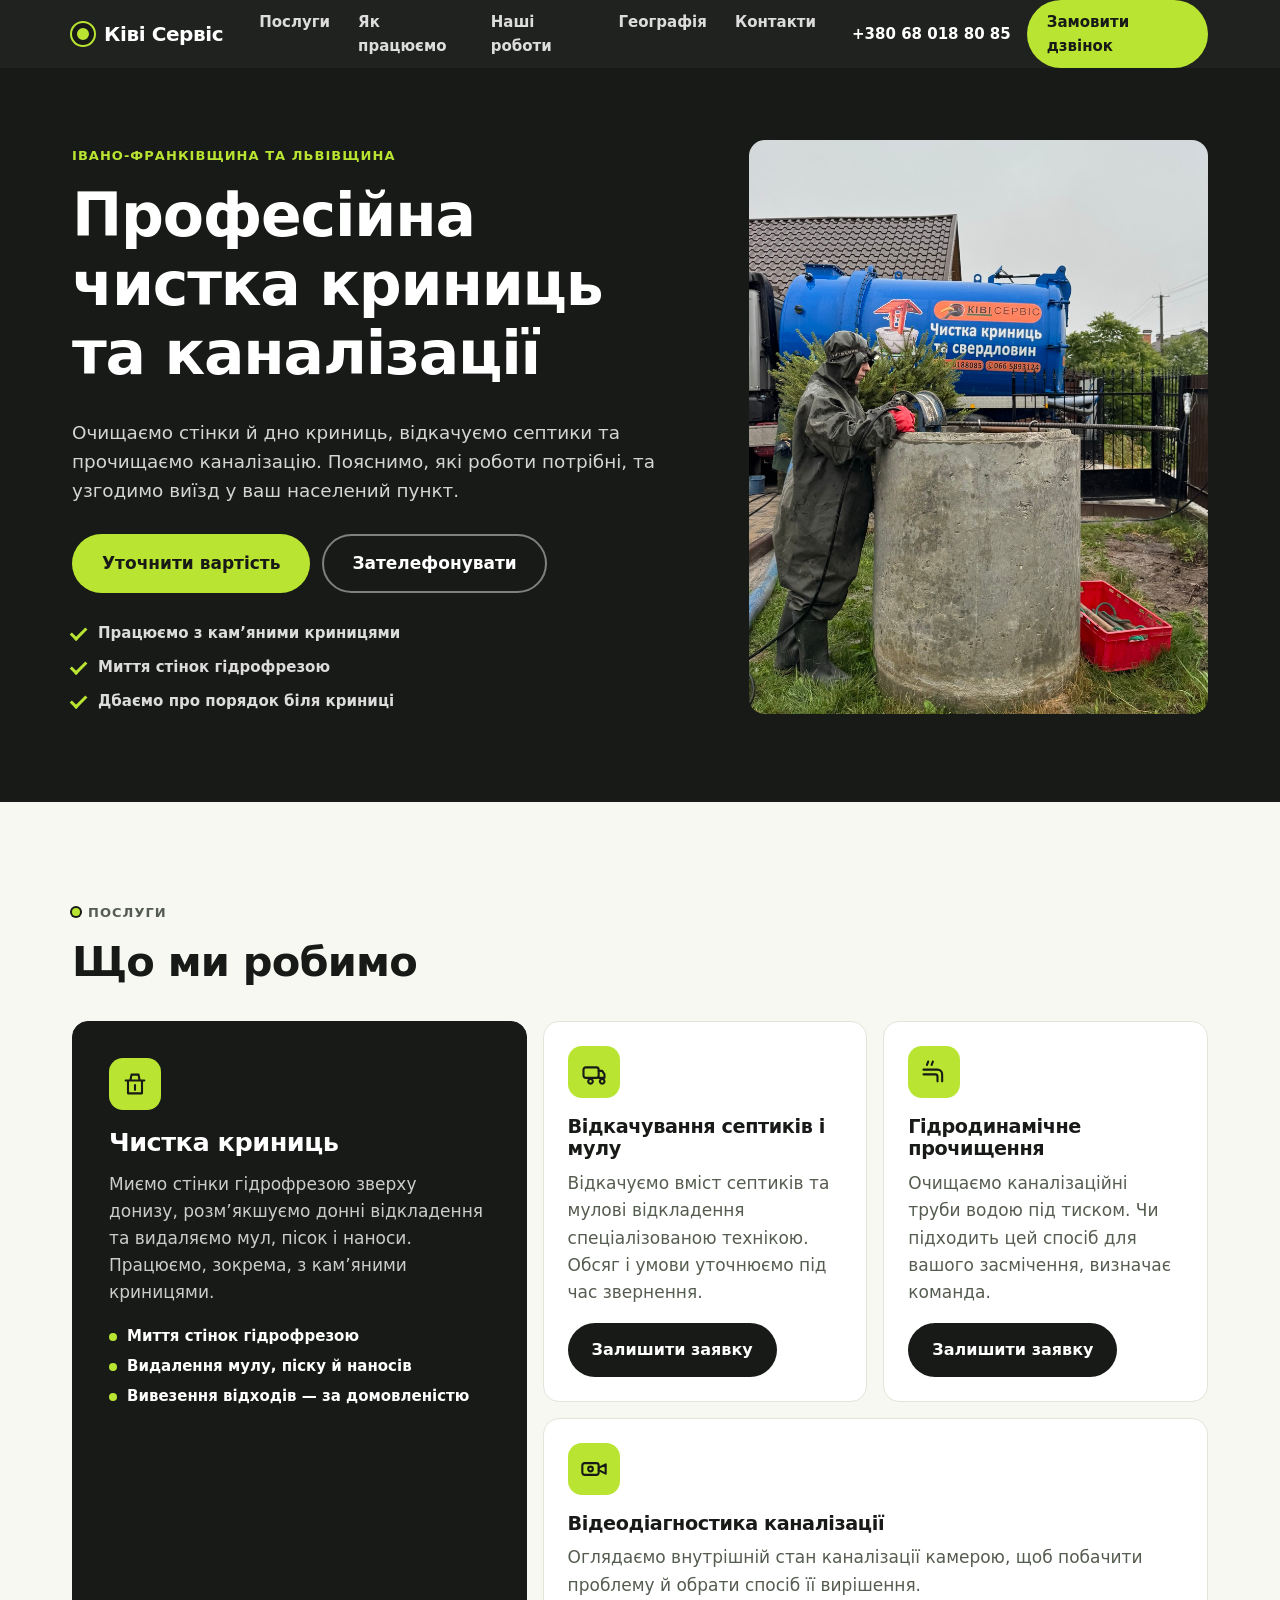
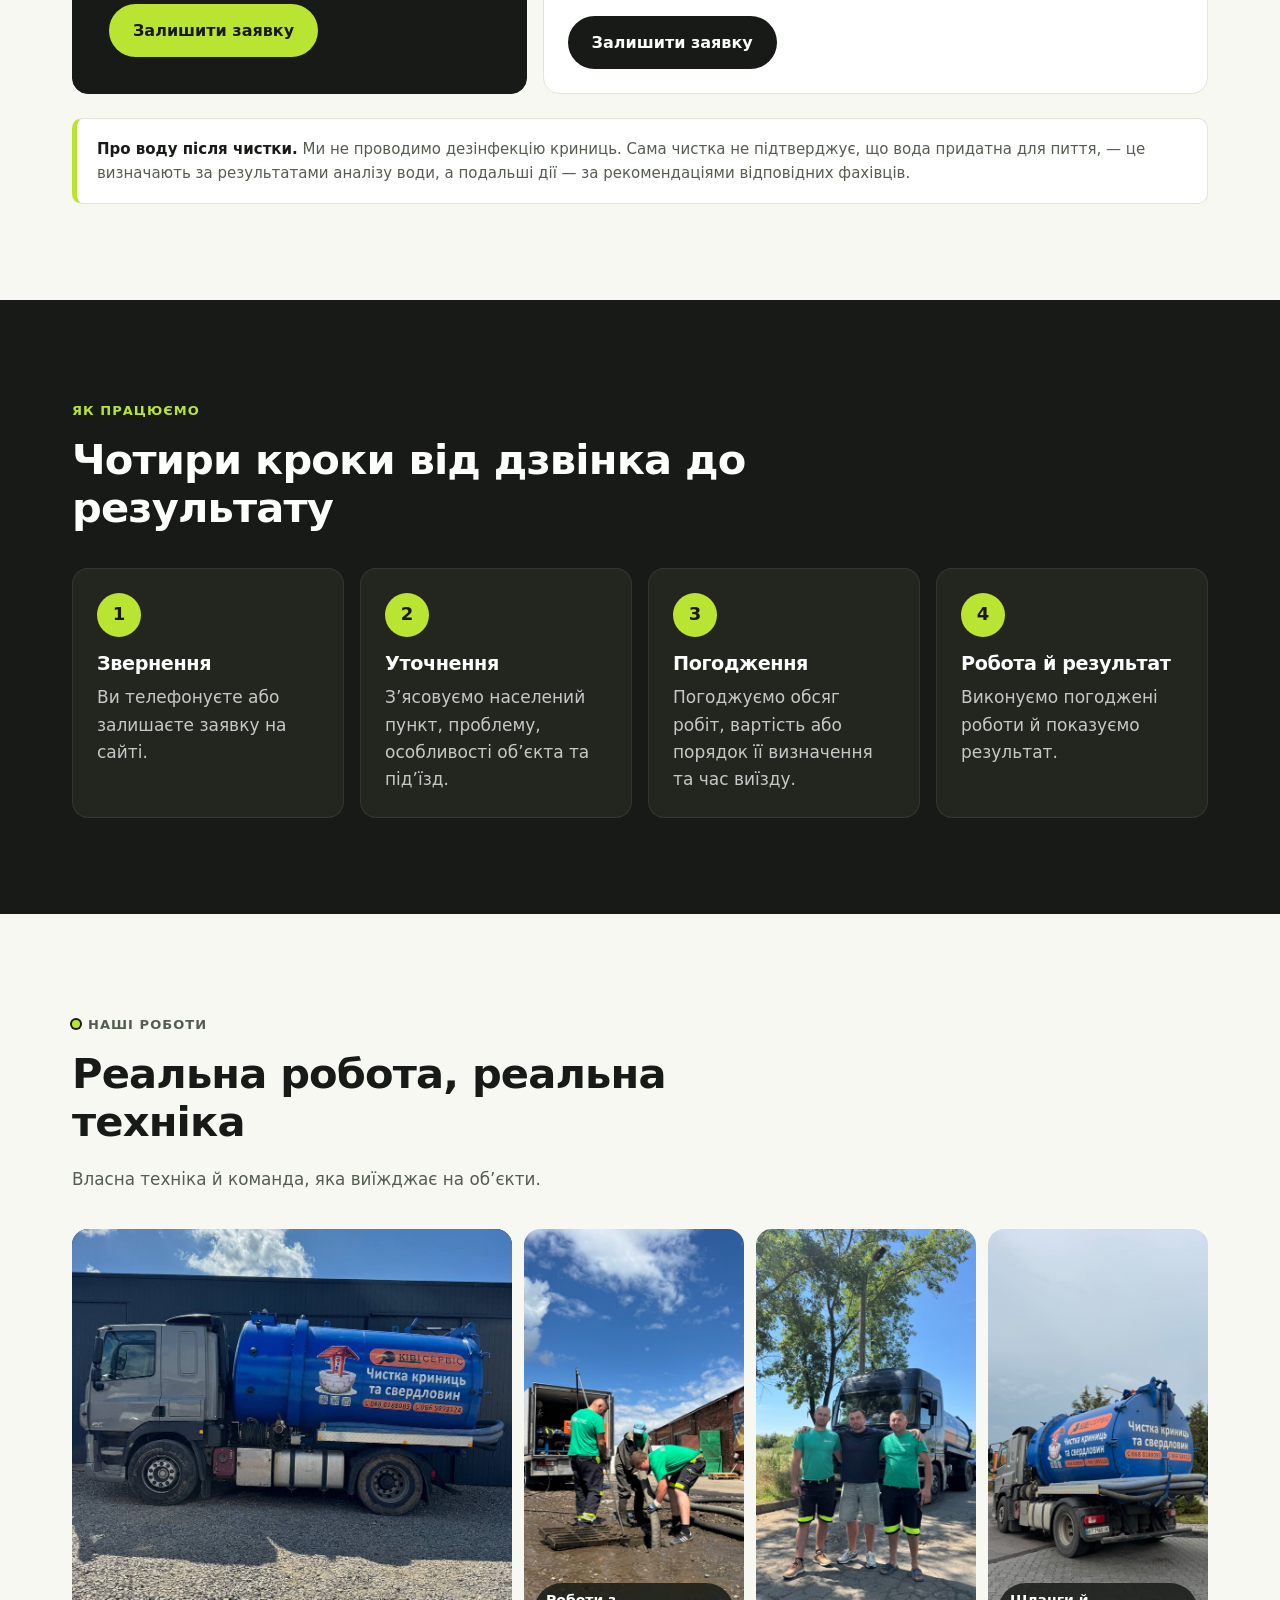
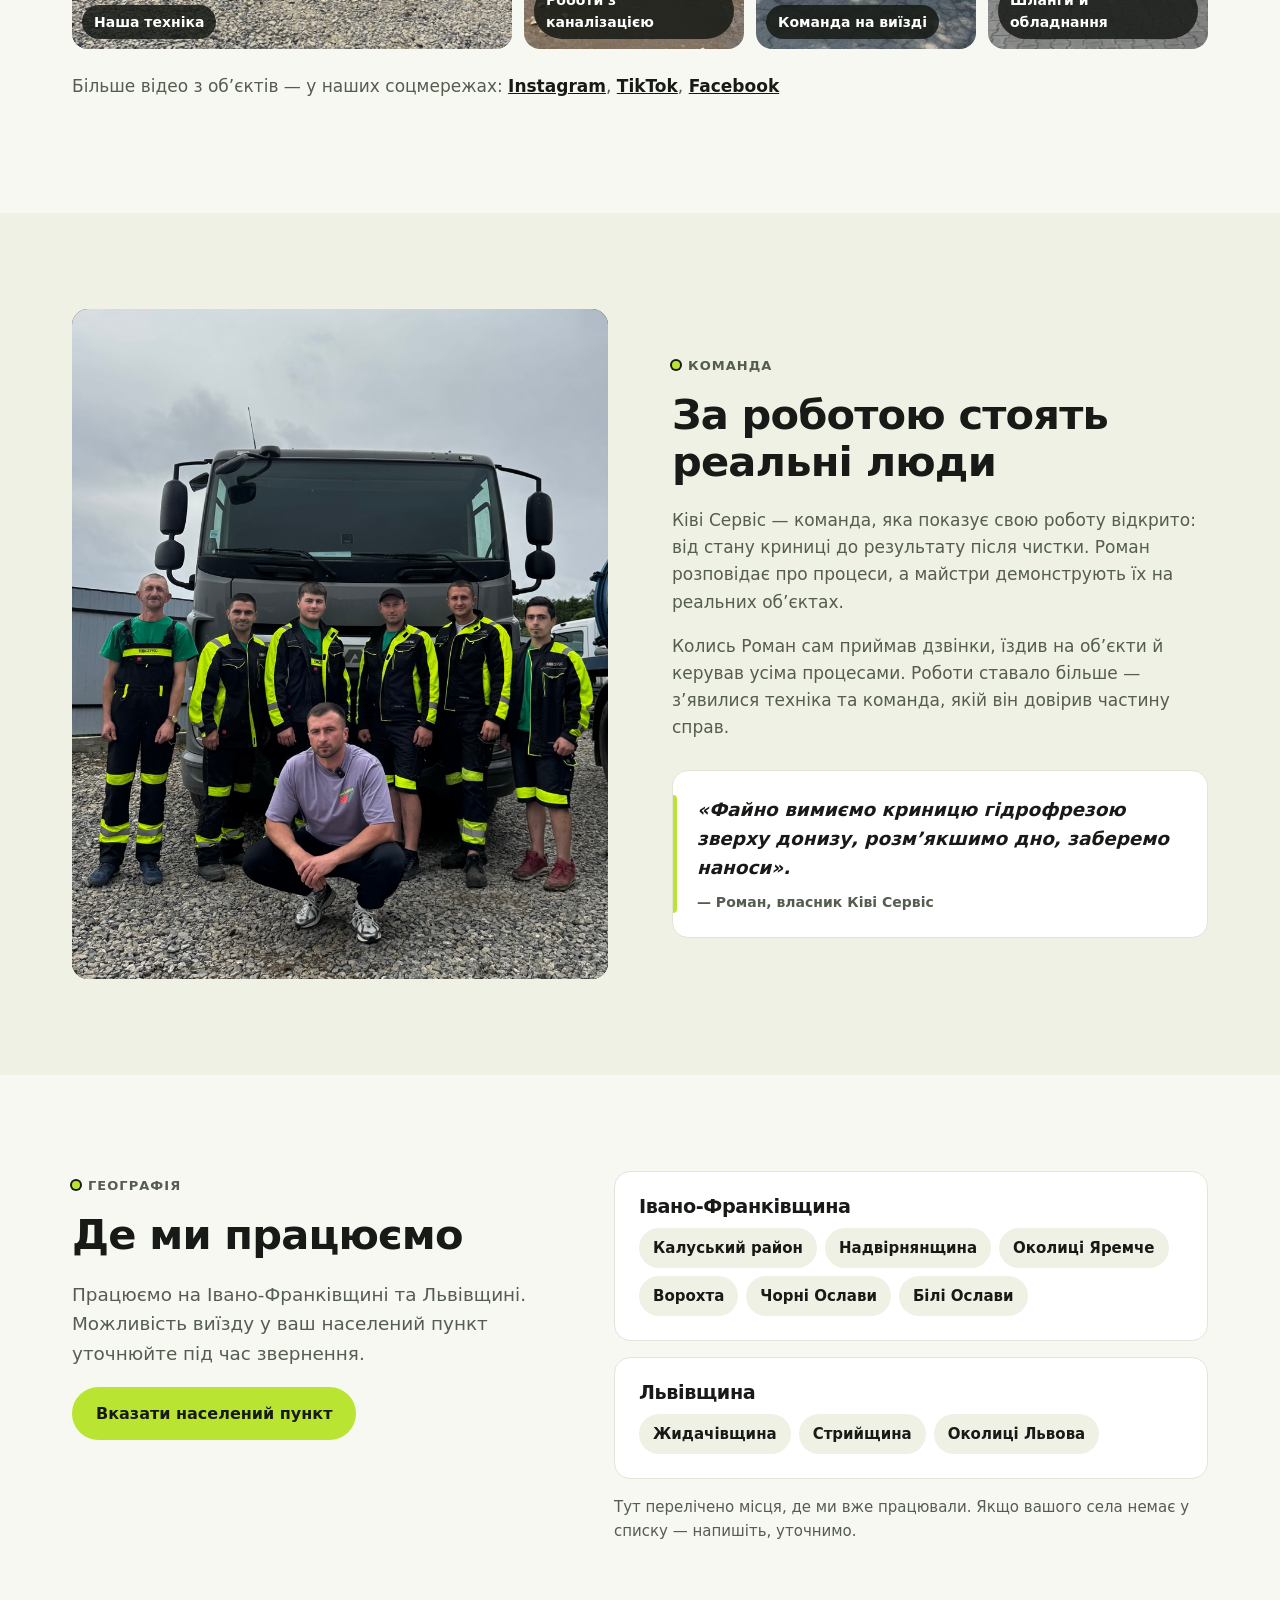
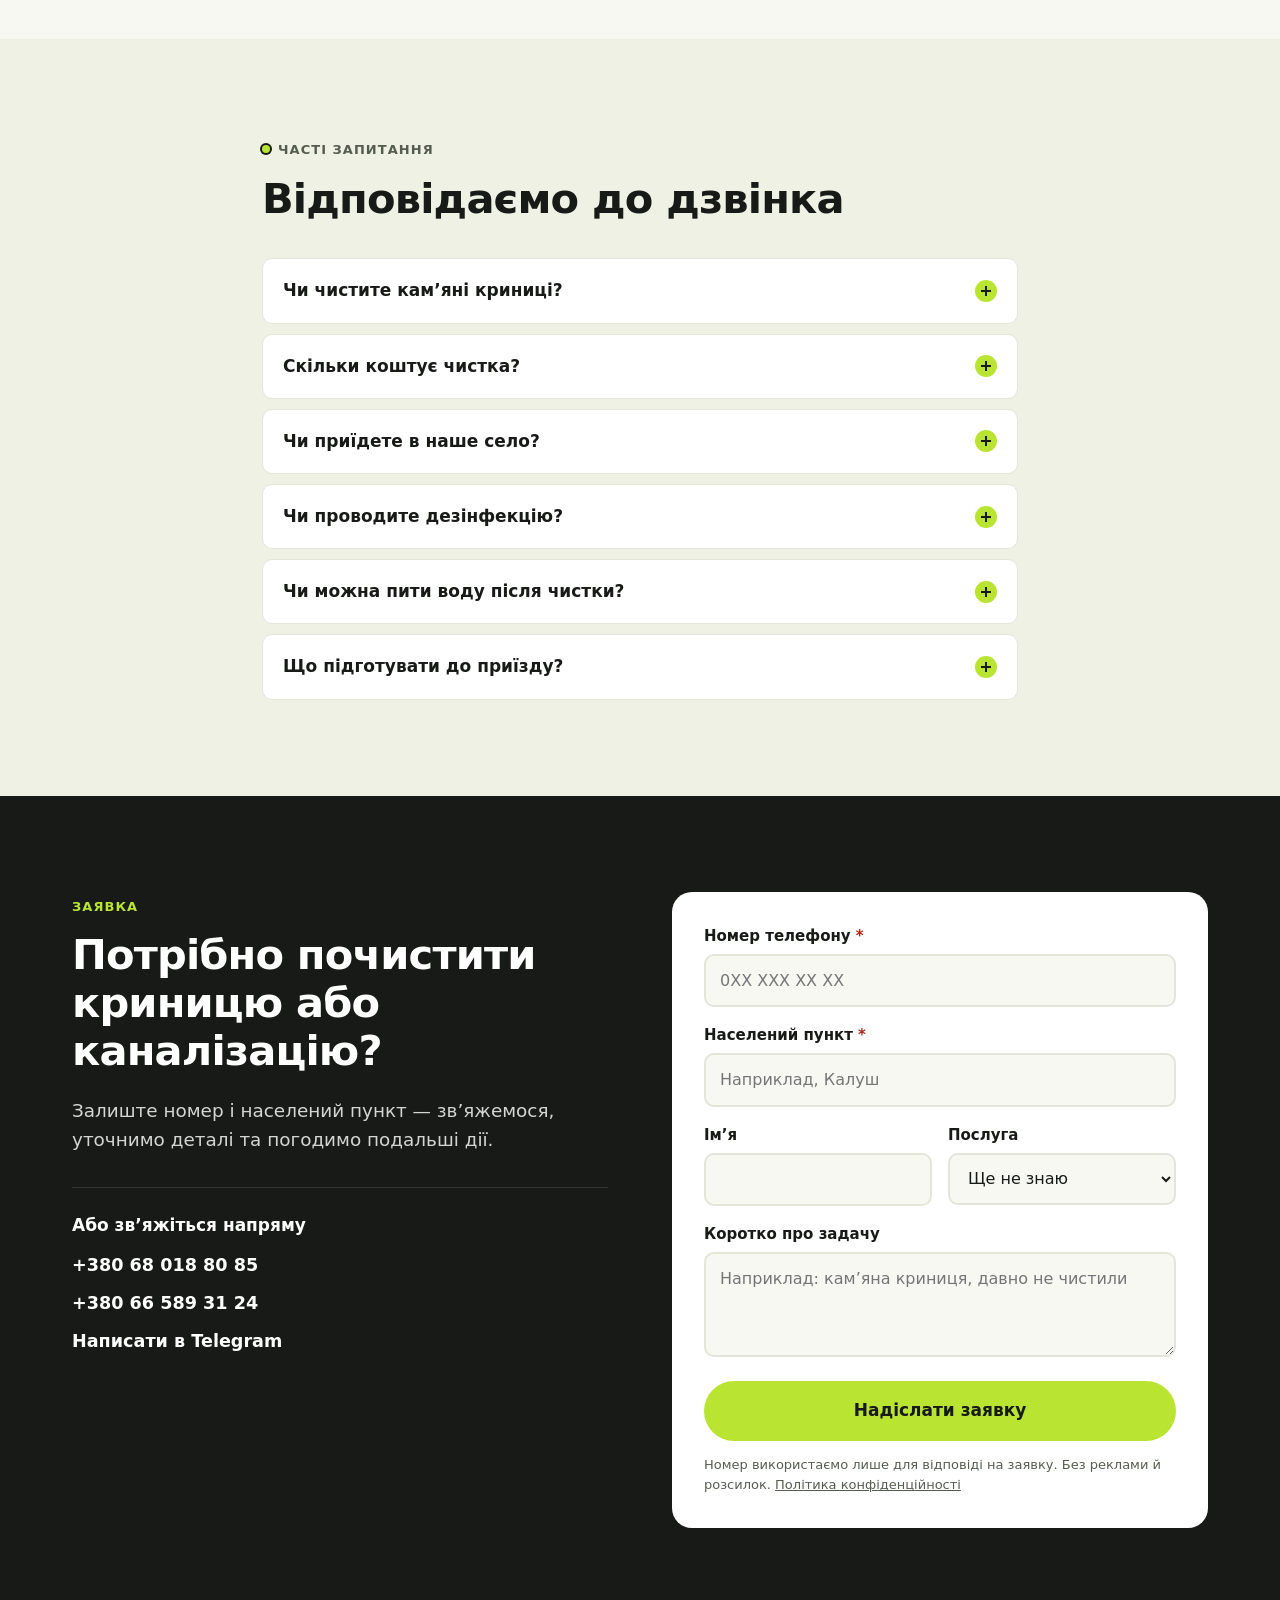
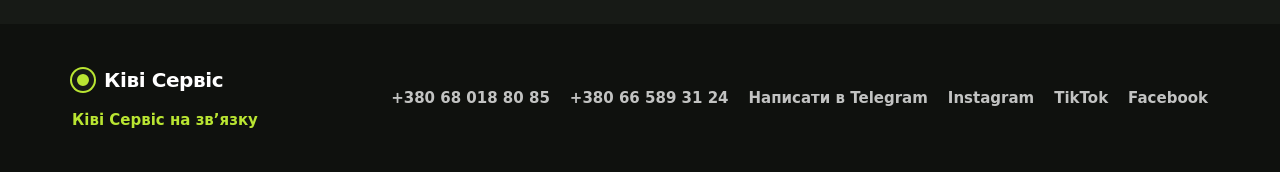
==== commit 7f0a5563: "Add files via upload" ====
--- a/index.html
+++ b/index.html
@@ -72,7 +72,7 @@
           </ul>
         </div>
         <figure class="hero__media">
-          <img class="photo" src="images/hero-900.jpg" srcset="images/hero-900.jpg 506w, images/hero-1600.jpg 900w" sizes="(min-width: 900px) 40vw, 100vw" width="900" height="1600" fetchpriority="high" alt="Майстер Ківі Сервіс у захисному костюмі працює біля бетонної криниці, позаду — машина компанії">
+          <img class="photo" src="hero-900.jpg" srcset="hero-900.jpg 506w, hero-1600.jpg 900w" sizes="(min-width: 900px) 40vw, 100vw" width="900" height="1600" fetchpriority="high" alt="Майстер Ківі Сервіс у захисному костюмі працює біля бетонної криниці, позаду — машина компанії">
         </figure>
       </div>
     </section>
@@ -178,19 +178,19 @@
 
         <div class="gallery">
           <figure class="gallery__item gallery__item--wide">
-            <img src="images/truck-side-800.jpg" srcset="images/truck-side-800.jpg 600w, images/truck-side-1280.jpg 960w" sizes="(min-width: 900px) 50vw, 100vw" width="960" height="1280" loading="lazy" alt="Синя машина-цистерна Ківі Сервіс збоку">
+            <img src="truck-side-800.jpg" srcset="truck-side-800.jpg 600w, truck-side-1280.jpg 960w" sizes="(min-width: 900px) 50vw, 100vw" width="960" height="1280" loading="lazy" alt="Синя машина-цистерна Ківі Сервіс збоку">
             <figcaption>Наша техніка</figcaption>
           </figure>
           <figure class="gallery__item">
-            <img src="images/work-sewer-900.jpg" srcset="images/work-sewer-900.jpg 506w, images/work-sewer-1600.jpg 900w" sizes="(min-width: 900px) 25vw, 50vw" width="900" height="1600" loading="lazy" alt="Майстри Ківі Сервіс опускають шланг у каналізаційну решітку">
+            <img src="work-sewer-900.jpg" srcset="work-sewer-900.jpg 506w, work-sewer-1600.jpg 900w" sizes="(min-width: 900px) 25vw, 50vw" width="900" height="1600" loading="lazy" alt="Майстри Ківі Сервіс опускають шланг у каналізаційну решітку">
             <figcaption>Роботи з каналізацією</figcaption>
           </figure>
           <figure class="gallery__item">
-            <img src="images/crew-900.jpg" srcset="images/crew-900.jpg 506w, images/crew-1600.jpg 900w" sizes="(min-width: 900px) 25vw, 50vw" width="900" height="1600" loading="lazy" alt="Троє з команди Ківі Сервіс біля машини">
+            <img src="crew-900.jpg" srcset="crew-900.jpg 506w, crew-1600.jpg 900w" sizes="(min-width: 900px) 25vw, 50vw" width="900" height="1600" loading="lazy" alt="Троє з команди Ківі Сервіс біля машини">
             <figcaption>Команда на виїзді</figcaption>
           </figure>
           <figure class="gallery__item">
-            <img src="images/truck-rear-900.jpg" srcset="images/truck-rear-900.jpg 506w, images/truck-rear-1600.jpg 900w" sizes="(min-width: 900px) 25vw, 50vw" width="900" height="1600" loading="lazy" alt="Машина-цистерна Ківі Сервіс ззаду зі шлангами">
+            <img src="truck-rear-900.jpg" srcset="truck-rear-900.jpg 506w, truck-rear-1600.jpg 900w" sizes="(min-width: 900px) 25vw, 50vw" width="900" height="1600" loading="lazy" alt="Машина-цистерна Ківі Сервіс ззаду зі шлангами">
             <figcaption>Шланги й обладнання</figcaption>
           </figure>
         </div>
@@ -203,7 +203,7 @@
     <section class="section section--tint" id="komanda" aria-labelledby="komanda-title">
       <div class="container team">
         <div class="team__media">
-          <img class="photo" src="images/team-900.jpg" srcset="images/team-900.jpg 506w, images/team-1600.jpg 900w" sizes="(min-width: 900px) 45vw, 100vw" width="900" height="1600" loading="lazy" alt="Команда Ківі Сервіс у фірмовій робі біля машини компанії">
+          <img class="photo" src="team-900.jpg" srcset="team-900.jpg 506w, team-1600.jpg 900w" sizes="(min-width: 900px) 45vw, 100vw" width="900" height="1600" loading="lazy" alt="Команда Ківі Сервіс у фірмовій робі біля машини компанії">
 
         </div>
         <div class="team__text">
